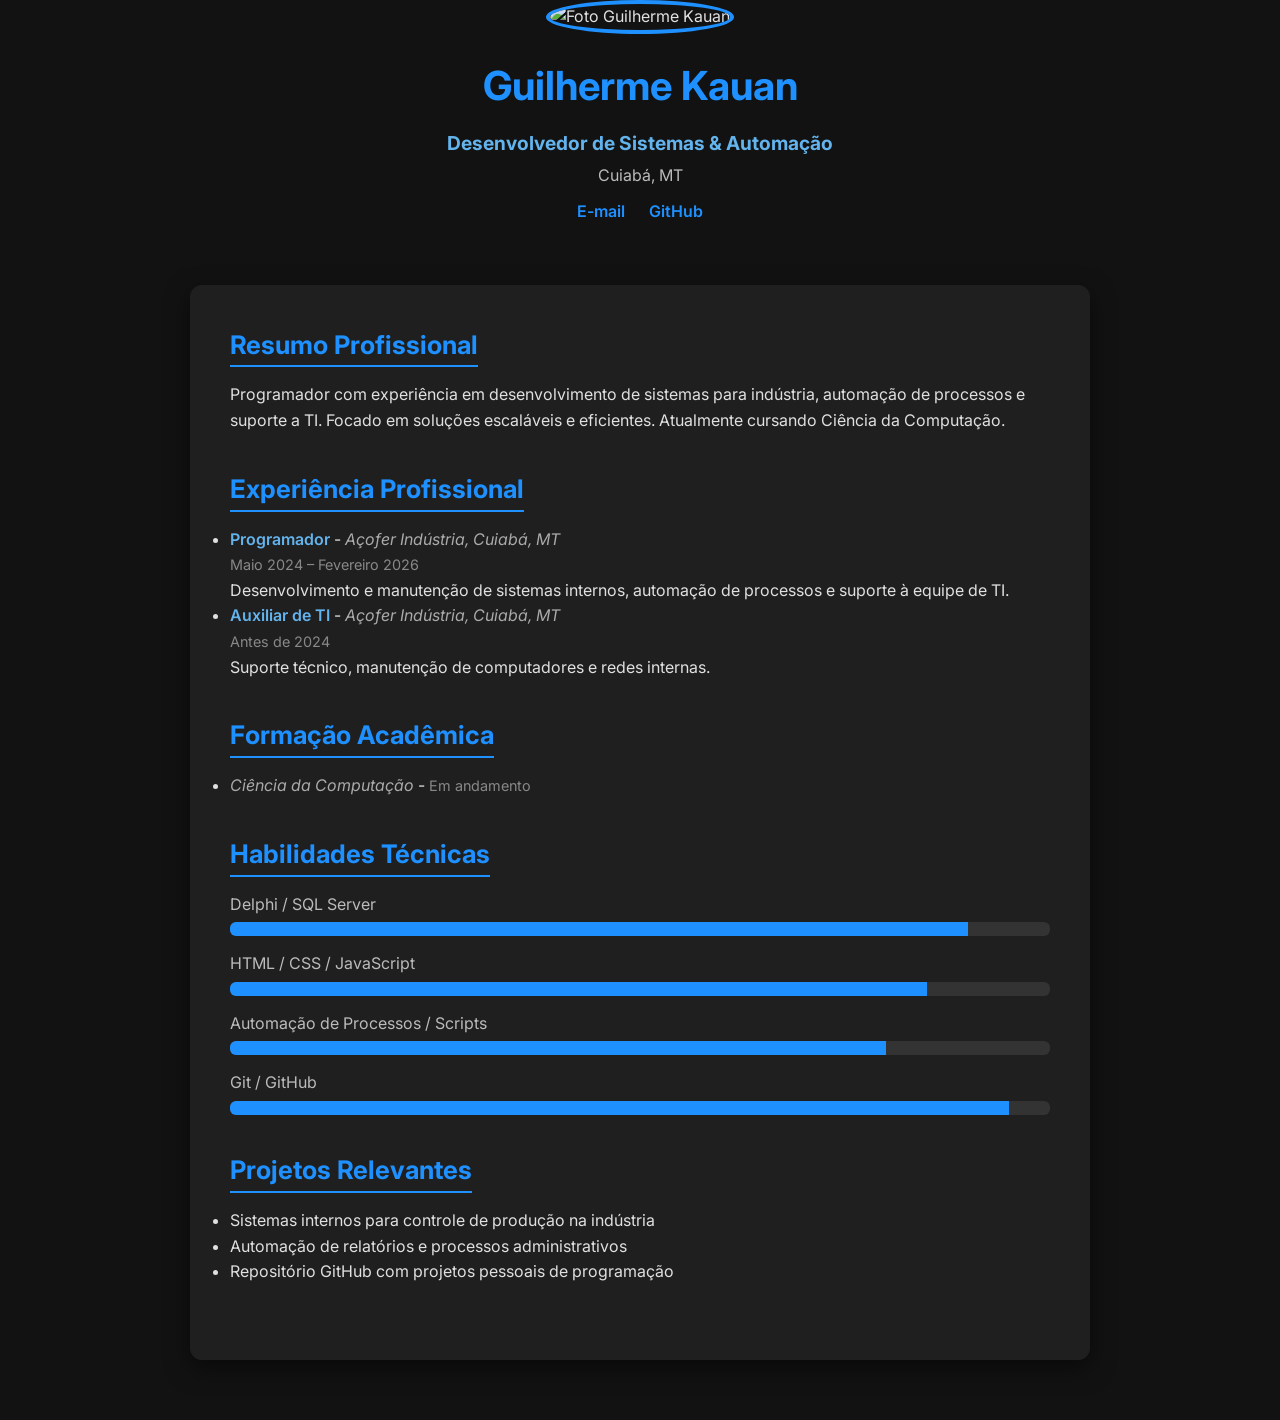
==== index.html @ 5796d38d "Commit" ====
<!DOCTYPE html>
<html lang="pt-BR">
<head>
<meta charset="UTF-8">
<meta name="viewport" content="width=device-width, initial-scale=1.0">
<title>Guilherme Kauan - Desenvolvedor</title>
<link href="https://fonts.googleapis.com/css2?family=Inter:wght@400;600;700&display=swap" rel="stylesheet">
<style>
/* Reset básico */
* { margin:0; padding:0; box-sizing:border-box; }
body {
    font-family: 'Inter', sans-serif;
    background: #121212;
    color: #e0e0e0;
    line-height: 1.6;
}
a { color: #1e90ff; text-decoration: none; transition: 0.3s; }
a:hover { color: #63b3ed; }

/* Container principal */
main { max-width: 900px; margin: 60px auto; background: #1f1f1f; padding: 40px; border-radius: 12px; box-shadow: 0 8px 25px rgba(0,0,0,0.5); }

/* Header */
header { text-align: center; margin-bottom: 50px; position: relative; }
header img {
    width: 140px;
    height: 140px;
    border-radius: 50%;
    border: 4px solid #1e90ff;
    object-fit: cover;
    margin-bottom: 20px;
    animation: profileFade 1s ease-out forwards;
}
header h1 { font-size: 2.5em; color: #1e90ff; margin-bottom: 10px; animation: fadeIn 1s forwards; }
header h2 { font-size: 1.2em; color: #63b3ed; margin-bottom: 5px; animation: fadeIn 1s 0.2s forwards; }
header p { color: #bbb; font-size: 1em; animation: fadeIn 1s 0.4s forwards; }
@keyframes fadeIn { from {opacity:0; transform:translateY(20px);} to {opacity:1; transform:translateY(0);} }
@keyframes profileFade { from {opacity:0; transform:scale(0.5);} to {opacity:1; transform:scale(1);} }

/* Seções */
section { margin-bottom: 35px; opacity:0; transform:translateY(20px); transition: all 0.8s ease-out; }
section.visible { opacity:1; transform:translateY(0); }
section h2 { color: #1e90ff; font-size: 1.6em; margin-bottom: 15px; border-bottom: 2px solid #1e90ff; display:inline-block; }

/* Experiência e Formação */
.job-title { font-weight: 600; color:#63b3ed; }
.company, .school { font-style: italic; color: #aaa; }
.date { font-size: 0.9em; color: #888; }

/* Skills com barra animada */
.skill { margin-bottom: 15px; }
.skill-name { margin-bottom: 5px; color:#bbb; }
.skill-bar { background:#333; border-radius:6px; overflow:hidden; height:14px; }
.skill-fill { height:100%; background:#1e90ff; width:0%; }

/* Links de rede */
.links { margin-top:10px; }
.links a { margin: 0 10px; font-weight:600; }

/* Responsivo */
@media(max-width:600px){
    main { margin: 20px; padding:25px; }
    header h1 { font-size:2em; }
    header h2 { font-size:1em; }
}
</style>
</head>
<body>

<header>
    <img src="https://via.placeholder.com/140" alt="Foto Guilherme Kauan">
    <h1>Guilherme Kauan</h1>
    <h2>Desenvolvedor de Sistemas & Automação</h2>
    <p>Cuiabá, MT</p>
    <div class="links">
        <a href="mailto:guilhermekauamt01@gmail.com">E-mail</a>
        <a href="https://github.com/devgui01" target="_blank">GitHub</a>
    </div>
</header>

<main>
    <section id="resumo">
        <h2>Resumo Profissional</h2>
        <p>Programador com experiência em desenvolvimento de sistemas para indústria, automação de processos e suporte a TI. Focado em soluções escaláveis e eficientes. Atualmente cursando Ciência da Computação.</p>
    </section>

    <section id="experiencia">
        <h2>Experiência Profissional</h2>
        <ul>
            <li>
                <span class="job-title">Programador</span> - <span class="company">Açofer Indústria, Cuiabá, MT</span><br>
                <span class="date">Maio 2024 – Fevereiro 2026</span><br>
                Desenvolvimento e manutenção de sistemas internos, automação de processos e suporte à equipe de TI.
            </li>
            <li>
                <span class="job-title">Auxiliar de TI</span> - <span class="company">Açofer Indústria, Cuiabá, MT</span><br>
                <span class="date">Antes de 2024</span><br>
                Suporte técnico, manutenção de computadores e redes internas.
            </li>
        </ul>
    </section>

    <section id="formacao">
        <h2>Formação Acadêmica</h2>
        <ul>
            <li><span class="school">Ciência da Computação</span> - <span class="date">Em andamento</span></li>
        </ul>
    </section>

    <section id="skills">
        <h2>Habilidades Técnicas</h2>
        <div class="skill"><div class="skill-name">Delphi / SQL Server</div><div class="skill-bar"><div class="skill-fill" style="--width:90%;"></div></div></div>
        <div class="skill"><div class="skill-name">HTML / CSS / JavaScript</div><div class="skill-bar"><div class="skill-fill" style="--width:85%;"></div></div></div>
        <div class="skill"><div class="skill-name">Automação de Processos / Scripts</div><div class="skill-bar"><div class="skill-fill" style="--width:80%;"></div></div></div>
        <div class="skill"><div class="skill-name">Git / GitHub</div><div class="skill-bar"><div class="skill-fill" style="--width:95%;"></div></div></div>
    </section>

    <section id="projetos">
        <h2>Projetos Relevantes</h2>
        <ul>
            <li>Sistemas internos para controle de produção na indústria</li>
            <li>Automação de relatórios e processos administrativos</li>
            <li>Repositório GitHub com projetos pessoais de programação</li>
        </ul>
    </section>
</main>

<script>
// Aparecer as seções ao rolar
const sections = document.querySelectorAll('section');
window.addEventListener('scroll', () => {
    const triggerBottom = window.innerHeight / 5 * 4;
    sections.forEach(section => {
        const sectionTop = section.getBoundingClientRect().top;
        if(sectionTop < triggerBottom){
            section.classList.add('visible');
        }
    });
});

// Animar barras de skills
window.addEventListener('load', () => {
    const fills = document.querySelectorAll('.skill-fill');
    fills.forEach(f => {
        const width = f.style.getPropertyValue('--width');
        f.style.width = width;
    });
});
</script>

</body>
</html>
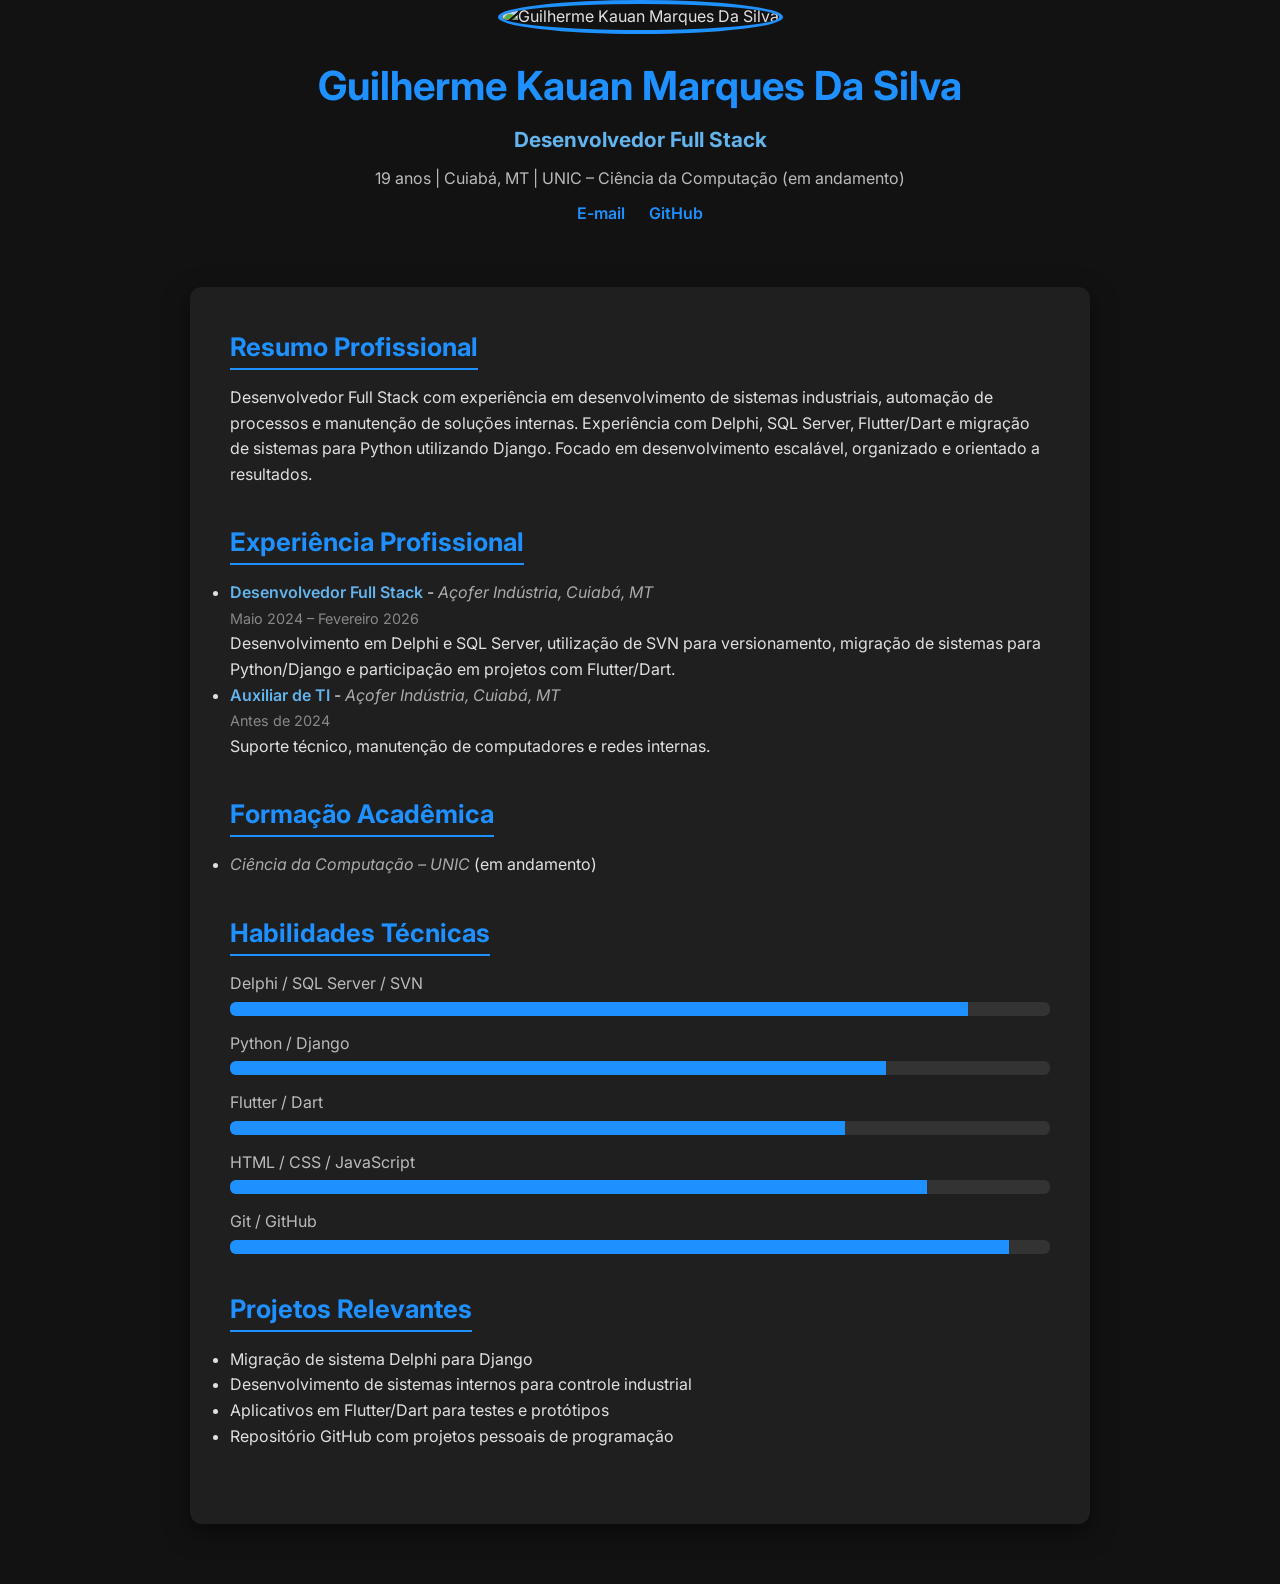
==== commit d49dbdb0: "Commit" ====
--- a/index.html
+++ b/index.html
@@ -3,10 +3,10 @@
 <head>
 <meta charset="UTF-8">
 <meta name="viewport" content="width=device-width, initial-scale=1.0">
-<title>Guilherme Kauan - Desenvolvedor</title>
+<title>Guilherme Kauan Marques Da Silva - Desenvolvedor Full Stack</title>
 <link href="https://fonts.googleapis.com/css2?family=Inter:wght@400;600;700&display=swap" rel="stylesheet">
 <style>
-/* Reset básico */
+/* Reset e base */
 * { margin:0; padding:0; box-sizing:border-box; }
 body {
     font-family: 'Inter', sans-serif;
@@ -21,7 +21,7 @@
 main { max-width: 900px; margin: 60px auto; background: #1f1f1f; padding: 40px; border-radius: 12px; box-shadow: 0 8px 25px rgba(0,0,0,0.5); }
 
 /* Header */
-header { text-align: center; margin-bottom: 50px; position: relative; }
+header { text-align: center; margin-bottom: 50px; }
 header img {
     width: 140px;
     height: 140px;
@@ -31,11 +31,10 @@
     margin-bottom: 20px;
     animation: profileFade 1s ease-out forwards;
 }
-header h1 { font-size: 2.5em; color: #1e90ff; margin-bottom: 10px; animation: fadeIn 1s forwards; }
-header h2 { font-size: 1.2em; color: #63b3ed; margin-bottom: 5px; animation: fadeIn 1s 0.2s forwards; }
-header p { color: #bbb; font-size: 1em; animation: fadeIn 1s 0.4s forwards; }
-@keyframes fadeIn { from {opacity:0; transform:translateY(20px);} to {opacity:1; transform:translateY(0);} }
-@keyframes profileFade { from {opacity:0; transform:scale(0.5);} to {opacity:1; transform:scale(1);} }
+header h1 { font-size: 2.5em; color: #1e90ff; margin-bottom: 5px; }
+header h2 { font-size: 1.3em; color: #63b3ed; margin-bottom: 10px; }
+header p { color: #bbb; font-size: 1em; margin-bottom: 10px; }
+.links a { margin: 0 10px; font-weight:600; }
 
 /* Seções */
 section { margin-bottom: 35px; opacity:0; transform:translateY(20px); transition: all 0.8s ease-out; }
@@ -47,15 +46,14 @@
 .company, .school { font-style: italic; color: #aaa; }
 .date { font-size: 0.9em; color: #888; }
 
-/* Skills com barra animada */
+/* Skills */
 .skill { margin-bottom: 15px; }
 .skill-name { margin-bottom: 5px; color:#bbb; }
 .skill-bar { background:#333; border-radius:6px; overflow:hidden; height:14px; }
 .skill-fill { height:100%; background:#1e90ff; width:0%; }
 
-/* Links de rede */
-.links { margin-top:10px; }
-.links a { margin: 0 10px; font-weight:600; }
+/* Animação */
+@keyframes profileFade { from {opacity:0; transform:scale(0.5);} to {opacity:1; transform:scale(1);} }
 
 /* Responsivo */
 @media(max-width:600px){
@@ -68,10 +66,10 @@
 <body>
 
 <header>
-    <img src="https://via.placeholder.com/140" alt="Foto Guilherme Kauan">
-    <h1>Guilherme Kauan</h1>
-    <h2>Desenvolvedor de Sistemas & Automação</h2>
-    <p>Cuiabá, MT</p>
+    <img src="https://raw.githubusercontent.com/devgui01/BocaoLanches/main/WhatsApp%20Image%202026-02-05%20at%2015.42.49.jpeg" alt="Guilherme Kauan Marques Da Silva">
+    <h1>Guilherme Kauan Marques Da Silva</h1>
+    <h2>Desenvolvedor Full Stack</h2>
+    <p>19 anos | Cuiabá, MT | UNIC – Ciência da Computação (em andamento)</p>
     <div class="links">
         <a href="mailto:guilhermekauamt01@gmail.com">E-mail</a>
         <a href="https://github.com/devgui01" target="_blank">GitHub</a>
@@ -81,16 +79,16 @@
 <main>
     <section id="resumo">
         <h2>Resumo Profissional</h2>
-        <p>Programador com experiência em desenvolvimento de sistemas para indústria, automação de processos e suporte a TI. Focado em soluções escaláveis e eficientes. Atualmente cursando Ciência da Computação.</p>
+        <p>Desenvolvedor Full Stack com experiência em desenvolvimento de sistemas industriais, automação de processos e manutenção de soluções internas. Experiência com Delphi, SQL Server, Flutter/Dart e migração de sistemas para Python utilizando Django. Focado em desenvolvimento escalável, organizado e orientado a resultados.</p>
     </section>
 
     <section id="experiencia">
         <h2>Experiência Profissional</h2>
         <ul>
             <li>
-                <span class="job-title">Programador</span> - <span class="company">Açofer Indústria, Cuiabá, MT</span><br>
+                <span class="job-title">Desenvolvedor Full Stack</span> - <span class="company">Açofer Indústria, Cuiabá, MT</span><br>
                 <span class="date">Maio 2024 – Fevereiro 2026</span><br>
-                Desenvolvimento e manutenção de sistemas internos, automação de processos e suporte à equipe de TI.
+                Desenvolvimento em Delphi e SQL Server, utilização de SVN para versionamento, migração de sistemas para Python/Django e participação em projetos com Flutter/Dart.
             </li>
             <li>
                 <span class="job-title">Auxiliar de TI</span> - <span class="company">Açofer Indústria, Cuiabá, MT</span><br>
@@ -103,30 +101,32 @@
     <section id="formacao">
         <h2>Formação Acadêmica</h2>
         <ul>
-            <li><span class="school">Ciência da Computação</span> - <span class="date">Em andamento</span></li>
+            <li><span class="school">Ciência da Computação – UNIC</span> (em andamento)</li>
         </ul>
     </section>
 
     <section id="skills">
         <h2>Habilidades Técnicas</h2>
-        <div class="skill"><div class="skill-name">Delphi / SQL Server</div><div class="skill-bar"><div class="skill-fill" style="--width:90%;"></div></div></div>
+        <div class="skill"><div class="skill-name">Delphi / SQL Server / SVN</div><div class="skill-bar"><div class="skill-fill" style="--width:90%;"></div></div></div>
+        <div class="skill"><div class="skill-name">Python / Django</div><div class="skill-bar"><div class="skill-fill" style="--width:80%;"></div></div></div>
+        <div class="skill"><div class="skill-name">Flutter / Dart</div><div class="skill-bar"><div class="skill-fill" style="--width:75%;"></div></div></div>
         <div class="skill"><div class="skill-name">HTML / CSS / JavaScript</div><div class="skill-bar"><div class="skill-fill" style="--width:85%;"></div></div></div>
-        <div class="skill"><div class="skill-name">Automação de Processos / Scripts</div><div class="skill-bar"><div class="skill-fill" style="--width:80%;"></div></div></div>
         <div class="skill"><div class="skill-name">Git / GitHub</div><div class="skill-bar"><div class="skill-fill" style="--width:95%;"></div></div></div>
     </section>
 
     <section id="projetos">
         <h2>Projetos Relevantes</h2>
         <ul>
-            <li>Sistemas internos para controle de produção na indústria</li>
-            <li>Automação de relatórios e processos administrativos</li>
+            <li>Migração de sistema Delphi para Django</li>
+            <li>Desenvolvimento de sistemas internos para controle industrial</li>
+            <li>Aplicativos em Flutter/Dart para testes e protótipos</li>
             <li>Repositório GitHub com projetos pessoais de programação</li>
         </ul>
     </section>
 </main>
 
 <script>
-// Aparecer as seções ao rolar
+// Scroll animation das seções
 const sections = document.querySelectorAll('section');
 window.addEventListener('scroll', () => {
     const triggerBottom = window.innerHeight / 5 * 4;
@@ -138,7 +138,7 @@
     });
 });
 
-// Animar barras de skills
+// Animação das barras de skills
 window.addEventListener('load', () => {
     const fills = document.querySelectorAll('.skill-fill');
     fills.forEach(f => {
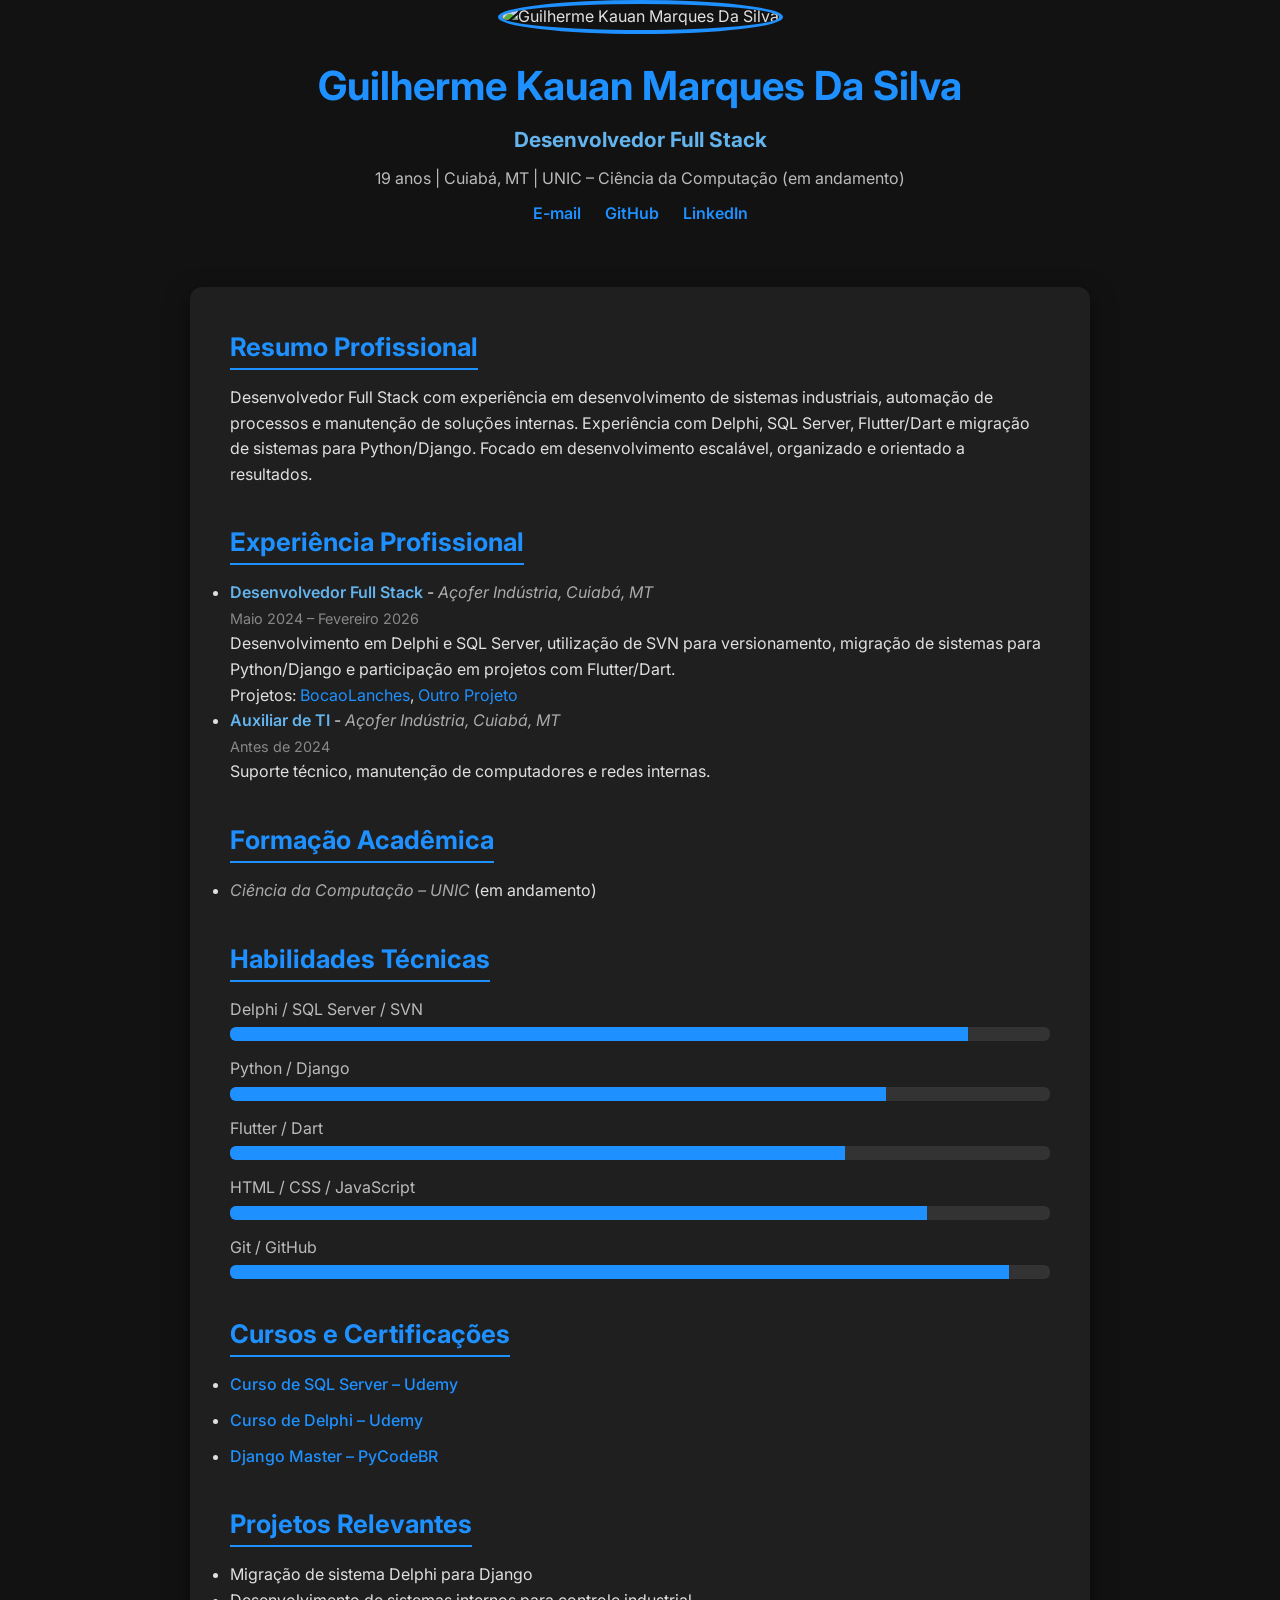
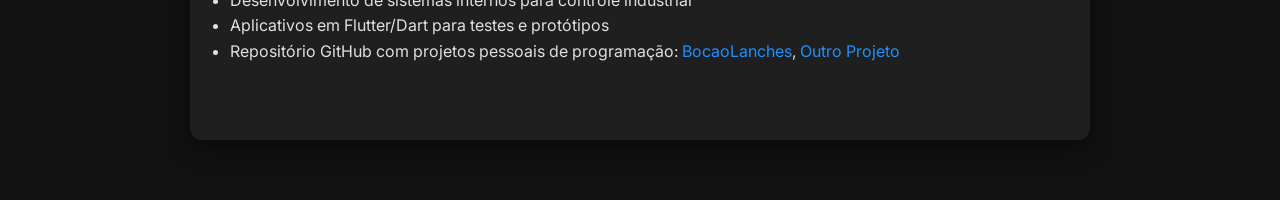
==== commit 3ee8c8d3: "Commit" ====
--- a/index.html
+++ b/index.html
@@ -52,6 +52,11 @@
 .skill-bar { background:#333; border-radius:6px; overflow:hidden; height:14px; }
 .skill-fill { height:100%; background:#1e90ff; width:0%; }
 
+/* Cursos */
+.course { margin-bottom: 10px; }
+.course a { color:#1e90ff; font-weight:500; }
+.course a:hover { color:#63b3ed; }
+
 /* Animação */
 @keyframes profileFade { from {opacity:0; transform:scale(0.5);} to {opacity:1; transform:scale(1);} }
 
@@ -73,13 +78,14 @@
     <div class="links">
         <a href="mailto:guilhermekauamt01@gmail.com">E-mail</a>
         <a href="https://github.com/devgui01" target="_blank">GitHub</a>
+        <a href="https://www.linkedin.com/in/seu-linkedin" target="_blank">LinkedIn</a>
     </div>
 </header>
 
 <main>
     <section id="resumo">
         <h2>Resumo Profissional</h2>
-        <p>Desenvolvedor Full Stack com experiência em desenvolvimento de sistemas industriais, automação de processos e manutenção de soluções internas. Experiência com Delphi, SQL Server, Flutter/Dart e migração de sistemas para Python utilizando Django. Focado em desenvolvimento escalável, organizado e orientado a resultados.</p>
+        <p>Desenvolvedor Full Stack com experiência em desenvolvimento de sistemas industriais, automação de processos e manutenção de soluções internas. Experiência com Delphi, SQL Server, Flutter/Dart e migração de sistemas para Python/Django. Focado em desenvolvimento escalável, organizado e orientado a resultados.</p>
     </section>
 
     <section id="experiencia">
@@ -88,7 +94,8 @@
             <li>
                 <span class="job-title">Desenvolvedor Full Stack</span> - <span class="company">Açofer Indústria, Cuiabá, MT</span><br>
                 <span class="date">Maio 2024 – Fevereiro 2026</span><br>
-                Desenvolvimento em Delphi e SQL Server, utilização de SVN para versionamento, migração de sistemas para Python/Django e participação em projetos com Flutter/Dart.
+                Desenvolvimento em Delphi e SQL Server, utilização de SVN para versionamento, migração de sistemas para Python/Django e participação em projetos com Flutter/Dart.  
+                <br>Projetos: <a href="https://github.com/devgui01/BocaoLanches" target="_blank">BocaoLanches</a>, <a href="https://github.com/devgui01/outro-projeto" target="_blank">Outro Projeto</a>
             </li>
             <li>
                 <span class="job-title">Auxiliar de TI</span> - <span class="company">Açofer Indústria, Cuiabá, MT</span><br>
@@ -114,13 +121,25 @@
         <div class="skill"><div class="skill-name">Git / GitHub</div><div class="skill-bar"><div class="skill-fill" style="--width:95%;"></div></div></div>
     </section>
 
+    <section id="cursos">
+        <h2>Cursos e Certificações</h2>
+        <ul>
+            <li class="course"><a href="https://www.udemy.com/course/sqlserver" target="_blank">Curso de SQL Server – Udemy</a></li>
+            <li class="course"><a href="https://www.udemy.com/course/delphi" target="_blank">Curso de Delphi – Udemy</a></li>
+            <li class="course"><a href="https://pycodebr.com/django-master" target="_blank">Django Master – PyCodeBR</a></li>
+        </ul>
+    </section>
+
     <section id="projetos">
         <h2>Projetos Relevantes</h2>
         <ul>
             <li>Migração de sistema Delphi para Django</li>
             <li>Desenvolvimento de sistemas internos para controle industrial</li>
             <li>Aplicativos em Flutter/Dart para testes e protótipos</li>
-            <li>Repositório GitHub com projetos pessoais de programação</li>
+            <li>Repositório GitHub com projetos pessoais de programação: 
+                <a href="https://github.com/devgui01/BocaoLanches" target="_blank">BocaoLanches</a>,
+                <a href="https://github.com/devgui01/outro-projeto" target="_blank">Outro Projeto</a>
+            </li>
         </ul>
     </section>
 </main>
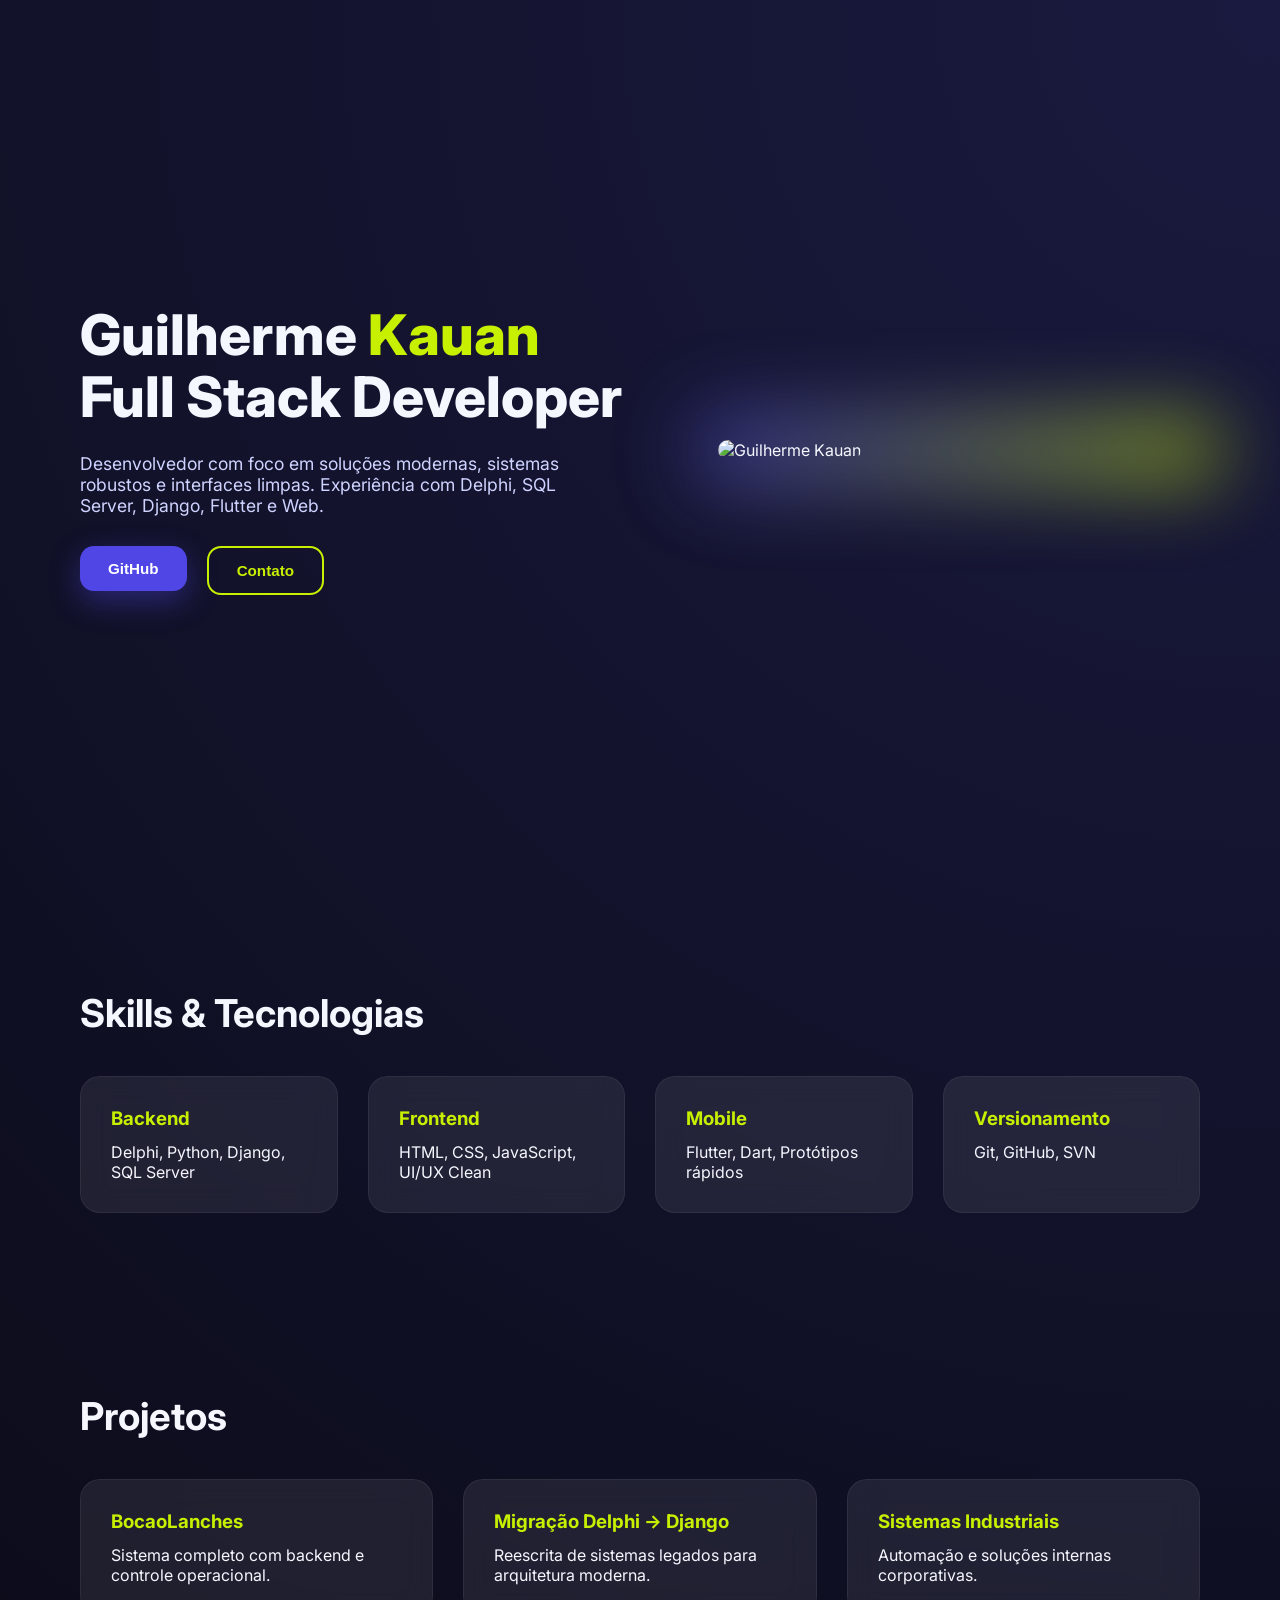
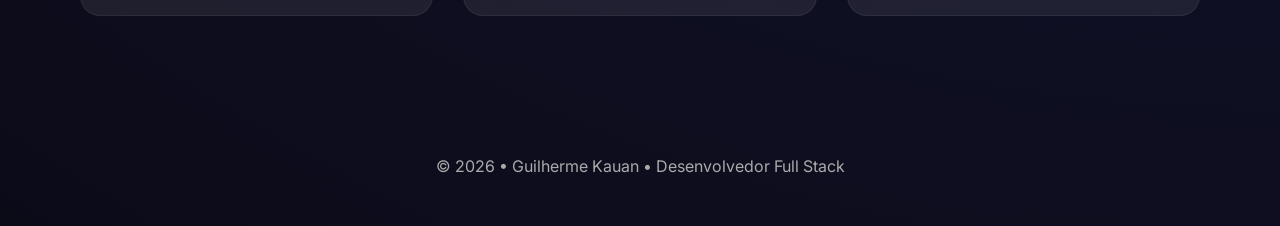
==== commit c3af73e6: "Commit" ====
--- a/index.html
+++ b/index.html
@@ -1,171 +1,264 @@
 <!DOCTYPE html>
 <html lang="pt-BR">
 <head>
-<meta charset="UTF-8">
-<meta name="viewport" content="width=device-width, initial-scale=1.0">
-<title>Guilherme Kauan Marques Da Silva - Desenvolvedor Full Stack</title>
-<link href="https://fonts.googleapis.com/css2?family=Inter:wght@400;600;700&display=swap" rel="stylesheet">
+<meta charset="UTF-8" />
+<meta name="viewport" content="width=device-width, initial-scale=1.0" />
+<title>Guilherme Kauan | Full Stack Developer</title>
+
+<link href="https://fonts.googleapis.com/css2?family=Inter:wght@400;600;700;800&display=swap" rel="stylesheet">
+
 <style>
-/* Reset e base */
-* { margin:0; padding:0; box-sizing:border-box; }
+:root {
+    --primary: #4f46e5;
+    --secondary: #c7f000;
+    --dark: #0f0f1a;
+    --light: #f5f7ff;
+    --glass: rgba(255,255,255,0.08);
+}
+
+* {
+    margin: 0;
+    padding: 0;
+    box-sizing: border-box;
+}
+
 body {
     font-family: 'Inter', sans-serif;
-    background: #121212;
-    color: #e0e0e0;
-    line-height: 1.6;
-}
-a { color: #1e90ff; text-decoration: none; transition: 0.3s; }
-a:hover { color: #63b3ed; }
-
-/* Container principal */
-main { max-width: 900px; margin: 60px auto; background: #1f1f1f; padding: 40px; border-radius: 12px; box-shadow: 0 8px 25px rgba(0,0,0,0.5); }
-
-/* Header */
-header { text-align: center; margin-bottom: 50px; }
-header img {
-    width: 140px;
-    height: 140px;
-    border-radius: 50%;
-    border: 4px solid #1e90ff;
-    object-fit: cover;
-    margin-bottom: 20px;
-    animation: profileFade 1s ease-out forwards;
-}
-header h1 { font-size: 2.5em; color: #1e90ff; margin-bottom: 5px; }
-header h2 { font-size: 1.3em; color: #63b3ed; margin-bottom: 10px; }
-header p { color: #bbb; font-size: 1em; margin-bottom: 10px; }
-.links a { margin: 0 10px; font-weight:600; }
-
-/* Seções */
-section { margin-bottom: 35px; opacity:0; transform:translateY(20px); transition: all 0.8s ease-out; }
-section.visible { opacity:1; transform:translateY(0); }
-section h2 { color: #1e90ff; font-size: 1.6em; margin-bottom: 15px; border-bottom: 2px solid #1e90ff; display:inline-block; }
-
-/* Experiência e Formação */
-.job-title { font-weight: 600; color:#63b3ed; }
-.company, .school { font-style: italic; color: #aaa; }
-.date { font-size: 0.9em; color: #888; }
-
-/* Skills */
-.skill { margin-bottom: 15px; }
-.skill-name { margin-bottom: 5px; color:#bbb; }
-.skill-bar { background:#333; border-radius:6px; overflow:hidden; height:14px; }
-.skill-fill { height:100%; background:#1e90ff; width:0%; }
-
-/* Cursos */
-.course { margin-bottom: 10px; }
-.course a { color:#1e90ff; font-weight:500; }
-.course a:hover { color:#63b3ed; }
-
-/* Animação */
-@keyframes profileFade { from {opacity:0; transform:scale(0.5);} to {opacity:1; transform:scale(1);} }
-
-/* Responsivo */
-@media(max-width:600px){
-    main { margin: 20px; padding:25px; }
-    header h1 { font-size:2em; }
-    header h2 { font-size:1em; }
+    background: radial-gradient(circle at top right, #1a1a40, #0b0b18);
+    color: var(--light);
+    overflow-x: hidden;
+}
+
+/* ===== HERO ===== */
+.hero {
+    min-height: 100vh;
+    display: grid;
+    grid-template-columns: 1.2fr 1fr;
+    align-items: center;
+    padding: 80px;
+    gap: 60px;
+}
+
+.hero-text {
+    animation: slideLeft 1s ease forwards;
+}
+
+.hero-text h1 {
+    font-size: 3.5rem;
+    font-weight: 800;
+    line-height: 1.1;
+}
+
+.hero-text h1 span {
+    color: var(--secondary);
+}
+
+.hero-text p {
+    margin: 25px 0;
+    font-size: 1.1rem;
+    color: #cfd3ff;
+    max-width: 520px;
+}
+
+.buttons {
+    display: flex;
+    gap: 20px;
+    margin-top: 30px;
+}
+
+.btn {
+    padding: 14px 28px;
+    border-radius: 14px;
+    border: none;
+    font-weight: 700;
+    cursor: pointer;
+    transition: all .35s ease;
+    font-size: 0.95rem;
+}
+
+.btn-primary {
+    background: var(--primary);
+    color: white;
+    box-shadow: 0 10px 30px rgba(79,70,229,.4);
+}
+
+.btn-primary:hover {
+    transform: translateY(-4px);
+    box-shadow: 0 18px 45px rgba(79,70,229,.6);
+}
+
+.btn-outline {
+    background: transparent;
+    color: var(--secondary);
+    border: 2px solid var(--secondary);
+}
+
+.btn-outline:hover {
+    background: var(--secondary);
+    color: #0b0b18;
+}
+
+/* ===== FOTO ===== */
+.hero-image {
+    position: relative;
+    animation: fadeScale 1.2s ease forwards;
+}
+
+.hero-image img {
+    width: 320px;
+    border-radius: 22px;
+    position: relative;
+    z-index: 2;
+}
+
+.hero-image::before {
+    content: '';
+    position: absolute;
+    inset: -25px;
+    background: linear-gradient(135deg, var(--primary), var(--secondary));
+    border-radius: 30px;
+    filter: blur(40px);
+    opacity: .6;
+    z-index: 1;
+}
+
+/* ===== SEÇÕES ===== */
+.section {
+    padding: 90px 80px;
+}
+
+.section h2 {
+    font-size: 2.4rem;
+    margin-bottom: 40px;
+}
+
+.cards {
+    display: grid;
+    grid-template-columns: repeat(auto-fit, minmax(250px,1fr));
+    gap: 30px;
+}
+
+.card {
+    background: var(--glass);
+    backdrop-filter: blur(14px);
+    padding: 30px;
+    border-radius: 20px;
+    transition: all .4s ease;
+    border: 1px solid rgba(255,255,255,0.06);
+}
+
+.card:hover {
+    transform: translateY(-10px) scale(1.02);
+    border-color: var(--secondary);
+}
+
+.card h3 {
+    color: var(--secondary);
+    margin-bottom: 12px;
+}
+
+/* ===== FOOTER ===== */
+footer {
+    padding: 50px;
+    text-align: center;
+    color: #aaa;
+}
+
+/* ===== ANIMAÇÕES ===== */
+@keyframes slideLeft {
+    from { opacity:0; transform: translateX(-60px); }
+    to { opacity:1; transform: translateX(0); }
+}
+
+@keyframes fadeScale {
+    from { opacity:0; transform: scale(.85); }
+    to { opacity:1; transform: scale(1); }
+}
+
+/* ===== RESPONSIVO ===== */
+@media (max-width: 900px) {
+    .hero {
+        grid-template-columns: 1fr;
+        padding: 50px 30px;
+        text-align: center;
+    }
+    .buttons {
+        justify-content: center;
+        flex-wrap: wrap;
+    }
 }
 </style>
 </head>
+
 <body>
 
-<header>
-    <img src="https://raw.githubusercontent.com/devgui01/BocaoLanches/main/WhatsApp%20Image%202026-02-05%20at%2015.42.49.jpeg" alt="Guilherme Kauan Marques Da Silva">
-    <h1>Guilherme Kauan Marques Da Silva</h1>
-    <h2>Desenvolvedor Full Stack</h2>
-    <p>19 anos | Cuiabá, MT | UNIC – Ciência da Computação (em andamento)</p>
-    <div class="links">
-        <a href="mailto:guilhermekauamt01@gmail.com">E-mail</a>
-        <a href="https://github.com/devgui01" target="_blank">GitHub</a>
-        <a href="https://www.linkedin.com/in/seu-linkedin" target="_blank">LinkedIn</a>
-    </div>
-</header>
-
-<main>
-    <section id="resumo">
-        <h2>Resumo Profissional</h2>
-        <p>Desenvolvedor Full Stack com experiência em desenvolvimento de sistemas industriais, automação de processos e manutenção de soluções internas. Experiência com Delphi, SQL Server, Flutter/Dart e migração de sistemas para Python/Django. Focado em desenvolvimento escalável, organizado e orientado a resultados.</p>
-    </section>
-
-    <section id="experiencia">
-        <h2>Experiência Profissional</h2>
-        <ul>
-            <li>
-                <span class="job-title">Desenvolvedor Full Stack</span> - <span class="company">Açofer Indústria, Cuiabá, MT</span><br>
-                <span class="date">Maio 2024 – Fevereiro 2026</span><br>
-                Desenvolvimento em Delphi e SQL Server, utilização de SVN para versionamento, migração de sistemas para Python/Django e participação em projetos com Flutter/Dart.  
-                <br>Projetos: <a href="https://github.com/devgui01/BocaoLanches" target="_blank">BocaoLanches</a>, <a href="https://github.com/devgui01/outro-projeto" target="_blank">Outro Projeto</a>
-            </li>
-            <li>
-                <span class="job-title">Auxiliar de TI</span> - <span class="company">Açofer Indústria, Cuiabá, MT</span><br>
-                <span class="date">Antes de 2024</span><br>
-                Suporte técnico, manutenção de computadores e redes internas.
-            </li>
-        </ul>
-    </section>
-
-    <section id="formacao">
-        <h2>Formação Acadêmica</h2>
-        <ul>
-            <li><span class="school">Ciência da Computação – UNIC</span> (em andamento)</li>
-        </ul>
-    </section>
-
-    <section id="skills">
-        <h2>Habilidades Técnicas</h2>
-        <div class="skill"><div class="skill-name">Delphi / SQL Server / SVN</div><div class="skill-bar"><div class="skill-fill" style="--width:90%;"></div></div></div>
-        <div class="skill"><div class="skill-name">Python / Django</div><div class="skill-bar"><div class="skill-fill" style="--width:80%;"></div></div></div>
-        <div class="skill"><div class="skill-name">Flutter / Dart</div><div class="skill-bar"><div class="skill-fill" style="--width:75%;"></div></div></div>
-        <div class="skill"><div class="skill-name">HTML / CSS / JavaScript</div><div class="skill-bar"><div class="skill-fill" style="--width:85%;"></div></div></div>
-        <div class="skill"><div class="skill-name">Git / GitHub</div><div class="skill-bar"><div class="skill-fill" style="--width:95%;"></div></div></div>
-    </section>
-
-    <section id="cursos">
-        <h2>Cursos e Certificações</h2>
-        <ul>
-            <li class="course"><a href="https://www.udemy.com/course/sqlserver" target="_blank">Curso de SQL Server – Udemy</a></li>
-            <li class="course"><a href="https://www.udemy.com/course/delphi" target="_blank">Curso de Delphi – Udemy</a></li>
-            <li class="course"><a href="https://pycodebr.com/django-master" target="_blank">Django Master – PyCodeBR</a></li>
-        </ul>
-    </section>
-
-    <section id="projetos">
-        <h2>Projetos Relevantes</h2>
-        <ul>
-            <li>Migração de sistema Delphi para Django</li>
-            <li>Desenvolvimento de sistemas internos para controle industrial</li>
-            <li>Aplicativos em Flutter/Dart para testes e protótipos</li>
-            <li>Repositório GitHub com projetos pessoais de programação: 
-                <a href="https://github.com/devgui01/BocaoLanches" target="_blank">BocaoLanches</a>,
-                <a href="https://github.com/devgui01/outro-projeto" target="_blank">Outro Projeto</a>
-            </li>
-        </ul>
-    </section>
-</main>
-
-<script>
-// Scroll animation das seções
-const sections = document.querySelectorAll('section');
-window.addEventListener('scroll', () => {
-    const triggerBottom = window.innerHeight / 5 * 4;
-    sections.forEach(section => {
-        const sectionTop = section.getBoundingClientRect().top;
-        if(sectionTop < triggerBottom){
-            section.classList.add('visible');
-        }
-    });
-});
-
-// Animação das barras de skills
-window.addEventListener('load', () => {
-    const fills = document.querySelectorAll('.skill-fill');
-    fills.forEach(f => {
-        const width = f.style.getPropertyValue('--width');
-        f.style.width = width;
-    });
-});
-</script>
+<section class="hero">
+    <div class="hero-text">
+        <h1>Guilherme <span>Kauan</span><br>Full Stack Developer</h1>
+        <p>
+            Desenvolvedor com foco em soluções modernas, sistemas robustos
+            e interfaces limpas. Experiência com Delphi, SQL Server,
+            Django, Flutter e Web.
+        </p>
+
+        <div class="buttons">
+            <a href="https://github.com/devgui01" target="_blank">
+                <button class="btn btn-primary">GitHub</button>
+            </a>
+            <a href="mailto:guilhermekauamt01@gmail.com">
+                <button class="btn btn-outline">Contato</button>
+            </a>
+        </div>
+    </div>
+
+    <div class="hero-image">
+        <img src="https://raw.githubusercontent.com/devgui01/BocaoLanches/main/WhatsApp%20Image%202026-02-05%20at%2015.42.49.jpeg" alt="Guilherme Kauan">
+    </div>
+</section>
+
+<section class="section">
+    <h2>Skills & Tecnologias</h2>
+    <div class="cards">
+        <div class="card">
+            <h3>Backend</h3>
+            <p>Delphi, Python, Django, SQL Server</p>
+        </div>
+        <div class="card">
+            <h3>Frontend</h3>
+            <p>HTML, CSS, JavaScript, UI/UX Clean</p>
+        </div>
+        <div class="card">
+            <h3>Mobile</h3>
+            <p>Flutter, Dart, Protótipos rápidos</p>
+        </div>
+        <div class="card">
+            <h3>Versionamento</h3>
+            <p>Git, GitHub, SVN</p>
+        </div>
+    </div>
+</section>
+
+<section class="section">
+    <h2>Projetos</h2>
+    <div class="cards">
+        <div class="card">
+            <h3>BocaoLanches</h3>
+            <p>Sistema completo com backend e controle operacional.</p>
+        </div>
+        <div class="card">
+            <h3>Migração Delphi → Django</h3>
+            <p>Reescrita de sistemas legados para arquitetura moderna.</p>
+        </div>
+        <div class="card">
+            <h3>Sistemas Industriais</h3>
+            <p>Automação e soluções internas corporativas.</p>
+        </div>
+    </div>
+</section>
+
+<footer>
+    © 2026 • Guilherme Kauan • Desenvolvedor Full Stack
+</footer>
 
 </body>
 </html>
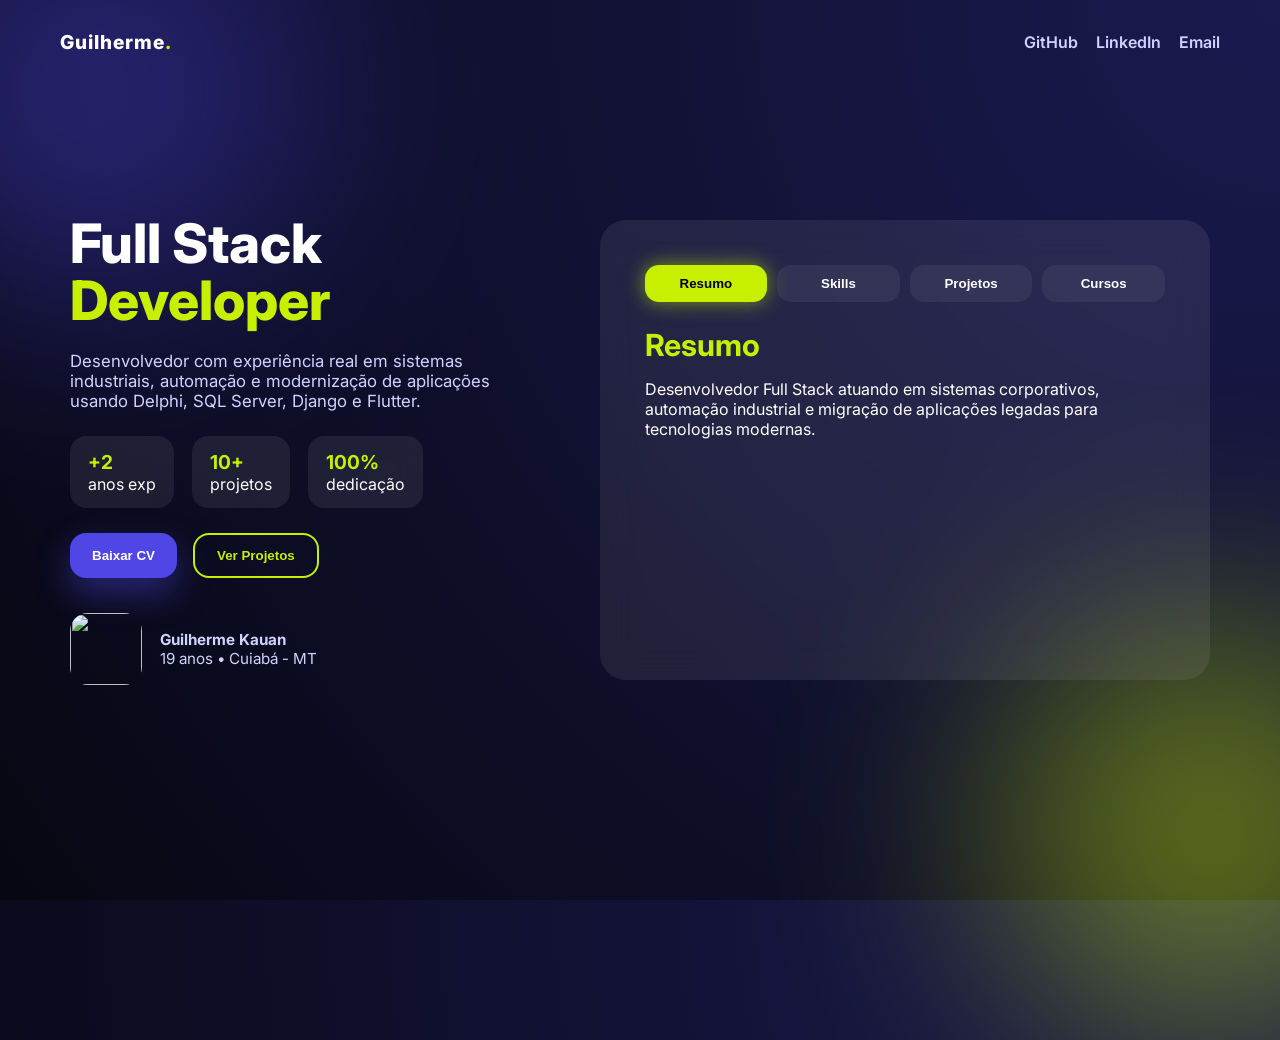
==== commit 0fccb138: "Commit" ====
--- a/index.html
+++ b/index.html
@@ -1,264 +1,363 @@
 <!DOCTYPE html>
 <html lang="pt-BR">
 <head>
-<meta charset="UTF-8" />
-<meta name="viewport" content="width=device-width, initial-scale=1.0" />
+<meta charset="UTF-8">
+<meta name="viewport" content="width=device-width, initial-scale=1.0">
 <title>Guilherme Kauan | Full Stack Developer</title>
 
 <link href="https://fonts.googleapis.com/css2?family=Inter:wght@400;600;700;800&display=swap" rel="stylesheet">
 
 <style>
-:root {
-    --primary: #4f46e5;
-    --secondary: #c7f000;
-    --dark: #0f0f1a;
-    --light: #f5f7ff;
-    --glass: rgba(255,255,255,0.08);
-}
-
-* {
-    margin: 0;
-    padding: 0;
-    box-sizing: border-box;
-}
-
-body {
-    font-family: 'Inter', sans-serif;
-    background: radial-gradient(circle at top right, #1a1a40, #0b0b18);
-    color: var(--light);
-    overflow-x: hidden;
-}
-
-/* ===== HERO ===== */
-.hero {
-    min-height: 100vh;
-    display: grid;
-    grid-template-columns: 1.2fr 1fr;
-    align-items: center;
-    padding: 80px;
-    gap: 60px;
-}
-
-.hero-text {
-    animation: slideLeft 1s ease forwards;
-}
-
-.hero-text h1 {
-    font-size: 3.5rem;
-    font-weight: 800;
-    line-height: 1.1;
-}
-
-.hero-text h1 span {
-    color: var(--secondary);
-}
-
-.hero-text p {
-    margin: 25px 0;
-    font-size: 1.1rem;
-    color: #cfd3ff;
-    max-width: 520px;
-}
-
-.buttons {
-    display: flex;
-    gap: 20px;
-    margin-top: 30px;
-}
-
-.btn {
-    padding: 14px 28px;
-    border-radius: 14px;
-    border: none;
-    font-weight: 700;
-    cursor: pointer;
-    transition: all .35s ease;
-    font-size: 0.95rem;
-}
-
-.btn-primary {
-    background: var(--primary);
-    color: white;
-    box-shadow: 0 10px 30px rgba(79,70,229,.4);
-}
-
-.btn-primary:hover {
-    transform: translateY(-4px);
-    box-shadow: 0 18px 45px rgba(79,70,229,.6);
-}
-
-.btn-outline {
-    background: transparent;
-    color: var(--secondary);
-    border: 2px solid var(--secondary);
-}
-
-.btn-outline:hover {
-    background: var(--secondary);
-    color: #0b0b18;
-}
-
-/* ===== FOTO ===== */
-.hero-image {
-    position: relative;
-    animation: fadeScale 1.2s ease forwards;
-}
-
-.hero-image img {
-    width: 320px;
-    border-radius: 22px;
-    position: relative;
-    z-index: 2;
-}
-
-.hero-image::before {
-    content: '';
-    position: absolute;
-    inset: -25px;
-    background: linear-gradient(135deg, var(--primary), var(--secondary));
-    border-radius: 30px;
-    filter: blur(40px);
-    opacity: .6;
-    z-index: 1;
-}
-
-/* ===== SEÇÕES ===== */
-.section {
-    padding: 90px 80px;
-}
-
-.section h2 {
-    font-size: 2.4rem;
-    margin-bottom: 40px;
-}
-
-.cards {
-    display: grid;
-    grid-template-columns: repeat(auto-fit, minmax(250px,1fr));
-    gap: 30px;
-}
-
-.card {
-    background: var(--glass);
-    backdrop-filter: blur(14px);
-    padding: 30px;
-    border-radius: 20px;
-    transition: all .4s ease;
-    border: 1px solid rgba(255,255,255,0.06);
-}
-
-.card:hover {
-    transform: translateY(-10px) scale(1.02);
-    border-color: var(--secondary);
-}
-
-.card h3 {
-    color: var(--secondary);
-    margin-bottom: 12px;
-}
-
-/* ===== FOOTER ===== */
-footer {
-    padding: 50px;
-    text-align: center;
-    color: #aaa;
-}
-
-/* ===== ANIMAÇÕES ===== */
-@keyframes slideLeft {
-    from { opacity:0; transform: translateX(-60px); }
-    to { opacity:1; transform: translateX(0); }
-}
-
-@keyframes fadeScale {
-    from { opacity:0; transform: scale(.85); }
-    to { opacity:1; transform: scale(1); }
-}
-
-/* ===== RESPONSIVO ===== */
-@media (max-width: 900px) {
-    .hero {
-        grid-template-columns: 1fr;
-        padding: 50px 30px;
-        text-align: center;
-    }
-    .buttons {
-        justify-content: center;
-        flex-wrap: wrap;
-    }
+:root{
+  --bg:#070712;
+  --primary:#4f46e5;
+  --accent:#c7f000;
+  --glass:rgba(255,255,255,0.08);
+  --muted:#cfd3ff;
+}
+
+*{margin:0;padding:0;box-sizing:border-box;}
+
+body{
+  font-family:Inter,sans-serif;
+  background:radial-gradient(circle at top right,#1a1a50,var(--bg));
+  color:white;
+  height:100vh;
+  overflow:hidden;
+}
+
+/* ==== BACKGROUND PREMIUM ==== */
+.blur{
+  position:absolute;
+  width:420px;
+  height:420px;
+  border-radius:50%;
+  filter:blur(120px);
+  opacity:.45;
+  animation:float 10s infinite ease-in-out;
+}
+.blur.one{background:var(--primary);top:-120px;left:-120px;}
+.blur.two{background:var(--accent);bottom:-140px;right:-140px;animation-delay:2s;}
+
+@keyframes float{
+  0%,100%{transform:translateY(0)}
+  50%{transform:translateY(70px)}
+}
+
+/* ==== NAVBAR ==== */
+nav{
+  position:absolute;
+  top:30px;
+  left:60px;
+  right:60px;
+  display:flex;
+  justify-content:space-between;
+  align-items:center;
+  z-index:10;
+}
+
+.logo{
+  font-weight:800;
+  font-size:1.2rem;
+  letter-spacing:1px;
+}
+.logo span{color:var(--accent);}
+
+.social a{
+  margin-left:14px;
+  text-decoration:none;
+  font-weight:600;
+  color:var(--muted);
+  transition:.3s;
+}
+.social a:hover{color:var(--accent);}
+
+/* ==== MAIN GRID ==== */
+.container{
+  height:100vh;
+  display:grid;
+  grid-template-columns:1fr 1.3fr;
+  align-items:center;
+  padding:90px 70px;
+  gap:60px;
+  position:relative;
+  z-index:2;
+}
+
+/* ==== LEFT HERO ==== */
+.hero h1{
+  font-size:3.4rem;
+  font-weight:800;
+  line-height:1.05;
+}
+.hero h1 span{color:var(--accent);}
+
+.hero p{
+  margin:22px 0;
+  font-size:1.05rem;
+  color:var(--muted);
+  max-width:520px;
+}
+
+/* ==== STATS ==== */
+.stats{
+  display:flex;
+  gap:18px;
+  margin:25px 0;
+}
+.stat{
+  background:var(--glass);
+  padding:14px 18px;
+  border-radius:16px;
+  backdrop-filter:blur(14px);
+  transition:.4s;
+}
+.stat:hover{
+  transform:translateY(-6px);
+  border:1px solid var(--accent);
+}
+.stat b{
+  color:var(--accent);
+  font-size:1.2rem;
+}
+
+/* ==== BUTTONS ==== */
+.actions{
+  display:flex;
+  gap:16px;
+  margin-top:25px;
+}
+.btn{
+  padding:13px 22px;
+  border-radius:16px;
+  border:none;
+  cursor:pointer;
+  font-weight:700;
+  transition:.35s;
+}
+.btn.primary{
+  background:var(--primary);
+  color:white;
+  box-shadow:0 15px 35px rgba(79,70,229,.45);
+}
+.btn.primary:hover{
+  transform:translateY(-4px);
+}
+.btn.outline{
+  background:transparent;
+  border:2px solid var(--accent);
+  color:var(--accent);
+}
+.btn.outline:hover{
+  background:var(--accent);
+  color:black;
+}
+
+/* ==== PROFILE ==== */
+.profile{
+  display:flex;
+  align-items:center;
+  gap:18px;
+  margin-top:35px;
+}
+.profile img{
+  width:72px;
+  height:72px;
+  border-radius:18px;
+}
+.profile div{
+  font-size:.95rem;
+  color:var(--muted);
+}
+
+/* ==== RIGHT PANEL ==== */
+.panel{
+  background:var(--glass);
+  border-radius:26px;
+  padding:45px;
+  backdrop-filter:blur(18px);
+  min-height:460px;
+  position:relative;
+  overflow:hidden;
+}
+
+/* ==== TABS ==== */
+.tabs{
+  display:flex;
+  gap:10px;
+  margin-bottom:25px;
+}
+.tabs button{
+  flex:1;
+  padding:11px;
+  border-radius:14px;
+  border:none;
+  cursor:pointer;
+  font-weight:700;
+  background:rgba(255,255,255,0.06);
+  color:white;
+  transition:.35s;
+}
+.tabs button.active{
+  background:var(--accent);
+  color:black;
+  box-shadow:0 0 20px rgba(199,240,0,.55);
+}
+
+/* ==== CONTENT ANIMATION ==== */
+.content{
+  position:relative;
+}
+.tab{
+  position:absolute;
+  inset:0;
+  opacity:0;
+  transform:translateY(15px) scale(.98);
+  filter:blur(6px);
+  transition:.55s ease;
+  pointer-events:none;
+}
+.tab.active{
+  opacity:1;
+  transform:translateY(0) scale(1);
+  filter:blur(0);
+  pointer-events:auto;
+}
+
+.tab h2{
+  color:var(--accent);
+  margin-bottom:16px;
+  font-size:1.9rem;
+}
+.tab ul{margin-left:18px;}
+.tab li{margin-bottom:10px;color:#ddd;font-size:1.05rem;}
+
+/* ==== RESPONSIVE ==== */
+@media(max-width:980px){
+  body{overflow:auto;}
+  nav{left:25px;right:25px;}
+  .container{
+    grid-template-columns:1fr;
+    height:auto;
+    padding:120px 25px;
+  }
 }
 </style>
 </head>
 
 <body>
 
-<section class="hero">
-    <div class="hero-text">
-        <h1>Guilherme <span>Kauan</span><br>Full Stack Developer</h1>
+<div class="blur one"></div>
+<div class="blur two"></div>
+
+<nav>
+  <div class="logo">Guilherme<span>.</span></div>
+  <div class="social">
+    <a href="https://github.com/devgui01" target="_blank">GitHub</a>
+    <a href="#">LinkedIn</a>
+    <a href="mailto:guilhermekauamt01@gmail.com">Email</a>
+  </div>
+</nav>
+
+<div class="container">
+
+  <!-- LEFT -->
+  <div class="hero">
+    <h1>Full Stack<br><span>Developer</span></h1>
+    <p>
+      Desenvolvedor com experiência real em sistemas industriais,
+      automação e modernização de aplicações usando Delphi, SQL Server,
+      Django e Flutter.
+    </p>
+
+    <div class="stats">
+      <div class="stat"><b>+2</b><br>anos exp</div>
+      <div class="stat"><b>10+</b><br>projetos</div>
+      <div class="stat"><b>100%</b><br>dedicação</div>
+    </div>
+
+    <div class="actions">
+      <button class="btn primary">Baixar CV</button>
+      <button class="btn outline">Ver Projetos</button>
+    </div>
+
+    <div class="profile">
+      <img src="https://raw.githubusercontent.com/devgui01/BocaoLanches/main/WhatsApp%20Image%202026-02-05%20at%2015.42.49.jpeg">
+      <div>
+        <b>Guilherme Kauan</b><br>
+        19 anos • Cuiabá - MT
+      </div>
+    </div>
+  </div>
+
+  <!-- RIGHT -->
+  <div class="panel">
+
+    <div class="tabs">
+      <button class="active" onclick="switchTab(0,this)">Resumo</button>
+      <button onclick="switchTab(1,this)">Skills</button>
+      <button onclick="switchTab(2,this)">Projetos</button>
+      <button onclick="switchTab(3,this)">Cursos</button>
+    </div>
+
+    <div class="content">
+
+      <div class="tab active">
+        <h2>Resumo</h2>
         <p>
-            Desenvolvedor com foco em soluções modernas, sistemas robustos
-            e interfaces limpas. Experiência com Delphi, SQL Server,
-            Django, Flutter e Web.
+          Desenvolvedor Full Stack atuando em sistemas corporativos,
+          automação industrial e migração de aplicações legadas para tecnologias modernas.
         </p>
-
-        <div class="buttons">
-            <a href="https://github.com/devgui01" target="_blank">
-                <button class="btn btn-primary">GitHub</button>
-            </a>
-            <a href="mailto:guilhermekauamt01@gmail.com">
-                <button class="btn btn-outline">Contato</button>
-            </a>
-        </div>
-    </div>
-
-    <div class="hero-image">
-        <img src="https://raw.githubusercontent.com/devgui01/BocaoLanches/main/WhatsApp%20Image%202026-02-05%20at%2015.42.49.jpeg" alt="Guilherme Kauan">
-    </div>
-</section>
-
-<section class="section">
-    <h2>Skills & Tecnologias</h2>
-    <div class="cards">
-        <div class="card">
-            <h3>Backend</h3>
-            <p>Delphi, Python, Django, SQL Server</p>
-        </div>
-        <div class="card">
-            <h3>Frontend</h3>
-            <p>HTML, CSS, JavaScript, UI/UX Clean</p>
-        </div>
-        <div class="card">
-            <h3>Mobile</h3>
-            <p>Flutter, Dart, Protótipos rápidos</p>
-        </div>
-        <div class="card">
-            <h3>Versionamento</h3>
-            <p>Git, GitHub, SVN</p>
-        </div>
-    </div>
-</section>
-
-<section class="section">
-    <h2>Projetos</h2>
-    <div class="cards">
-        <div class="card">
-            <h3>BocaoLanches</h3>
-            <p>Sistema completo com backend e controle operacional.</p>
-        </div>
-        <div class="card">
-            <h3>Migração Delphi → Django</h3>
-            <p>Reescrita de sistemas legados para arquitetura moderna.</p>
-        </div>
-        <div class="card">
-            <h3>Sistemas Industriais</h3>
-            <p>Automação e soluções internas corporativas.</p>
-        </div>
-    </div>
-</section>
-
-<footer>
-    © 2026 • Guilherme Kauan • Desenvolvedor Full Stack
-</footer>
+      </div>
+
+      <div class="tab">
+        <h2>Skills</h2>
+        <ul>
+          <li>Delphi • SQL Server • SVN</li>
+          <li>Python • Django</li>
+          <li>Flutter • Dart</li>
+          <li>HTML • CSS • JavaScript</li>
+          <li>Git • GitHub</li>
+        </ul>
+      </div>
+
+      <div class="tab">
+        <h2>Projetos</h2>
+        <ul>
+          <li><b>BocaoLanches</b> – Sistema completo</li>
+          <li>Migração Delphi → Django</li>
+          <li>Controle Industrial Interno</li>
+        </ul>
+      </div>
+
+      <div class="tab">
+        <h2>Cursos</h2>
+        <ul>
+          <li>SQL Server – Udemy</li>
+          <li>Delphi Completo – Udemy</li>
+          <li>Django Master – PyCodeBR</li>
+        </ul>
+      </div>
+
+    </div>
+
+  </div>
+
+</div>
+
+<script>
+function switchTab(index, btn){
+
+  document.querySelectorAll(".tabs button")
+    .forEach(b=>b.classList.remove("active"));
+
+  document.querySelectorAll(".tab")
+    .forEach(t=>t.classList.remove("active"));
+
+  btn.classList.add("active");
+  document.querySelectorAll(".tab")[index].classList.add("active");
+}
+</script>
 
 </body>
 </html>
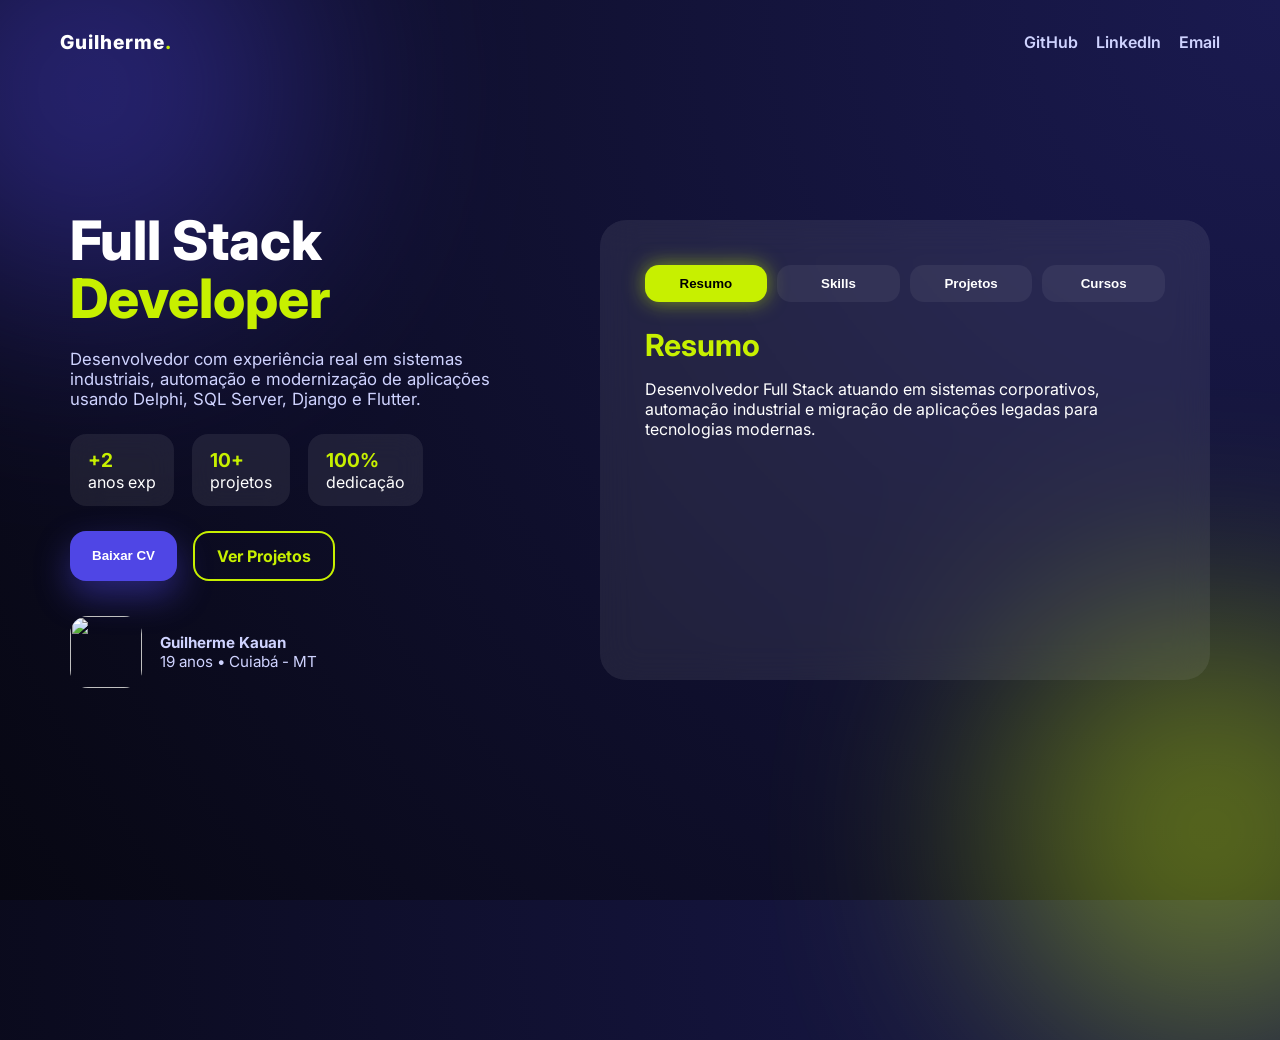
==== commit d47f20e2: "Atualiza links do LinkedIn e Email" ====
--- a/index.html
+++ b/index.html
@@ -3,9 +3,27 @@
 <head>
 <meta charset="UTF-8">
 <meta name="viewport" content="width=device-width, initial-scale=1.0">
+
 <title>Guilherme Kauan | Full Stack Developer</title>
 
+<!-- ============================= -->
+<!-- PREVIEW BONITO WHATSAPP / LINKEDIN -->
+<!-- ============================= -->
+<meta property="og:title" content="Guilherme Kauan | Full Stack Developer" />
+<meta property="og:description" content="Portfólio profissional com projetos em Delphi, SQL Server, Django e Flutter." />
+<meta property="og:image" content="https://raw.githubusercontent.com/devgui01/BocaoLanches/main/preview.png" />
+<meta property="og:url" content="https://guilherme-curriculo.onrender.com" />
+<meta property="og:type" content="website" />
+
+<!-- Twitter / X Preview -->
+<meta name="twitter:card" content="summary_large_image" />
+<meta name="twitter:title" content="Guilherme Kauan | Developer" />
+<meta name="twitter:description" content="Veja meus projetos e experiência profissional como Full Stack Developer." />
+<meta name="twitter:image" content="https://raw.githubusercontent.com/devgui01/BocaoLanches/main/preview.png" />
+
 <link href="https://fonts.googleapis.com/css2?family=Inter:wght@400;600;700;800&display=swap" rel="stylesheet">
+
+<link rel="icon" type="image/png" href="favicon.png">
 
 <style>
 :root{
@@ -127,6 +145,7 @@
   gap:16px;
   margin-top:25px;
 }
+
 .btn{
   padding:13px 22px;
   border-radius:16px;
@@ -134,7 +153,10 @@
   cursor:pointer;
   font-weight:700;
   transition:.35s;
-}
+  text-decoration:none;
+  display:inline-block;
+}
+
 .btn.primary{
   background:var(--primary);
   color:white;
@@ -143,6 +165,7 @@
 .btn.primary:hover{
   transform:translateY(-4px);
 }
+
 .btn.outline{
   background:transparent;
   border:2px solid var(--accent);
@@ -250,12 +273,22 @@
 <div class="blur one"></div>
 <div class="blur two"></div>
 
+<!-- NAVBAR -->
 <nav>
   <div class="logo">Guilherme<span>.</span></div>
+
   <div class="social">
     <a href="https://github.com/devgui01" target="_blank">GitHub</a>
-    <a href="#">LinkedIn</a>
-    <a href="mailto:guilhermekauamt01@gmail.com">Email</a>
+
+    <!-- LINKEDIN CORRIGIDO -->
+    <a href="https://www.linkedin.com/in/guilherme-kauan-104546245/" target="_blank">
+      LinkedIn
+    </a>
+
+    <!-- EMAIL CORRIGIDO -->
+    <a href="mailto:guilhermekauamt01@gmail.com">
+      Email
+    </a>
   </div>
 </nav>
 
@@ -264,6 +297,7 @@
   <!-- LEFT -->
   <div class="hero">
     <h1>Full Stack<br><span>Developer</span></h1>
+
     <p>
       Desenvolvedor com experiência real em sistemas industriais,
       automação e modernização de aplicações usando Delphi, SQL Server,
@@ -278,7 +312,13 @@
 
     <div class="actions">
       <button class="btn primary">Baixar CV</button>
-      <button class="btn outline">Ver Projetos</button>
+
+      <!-- VER PROJETOS CORRIGIDO -->
+      <a href="https://github.com/devgui01?tab=repositories"
+         target="_blank"
+         class="btn outline">
+        Ver Projetos
+      </a>
     </div>
 
     <div class="profile">
